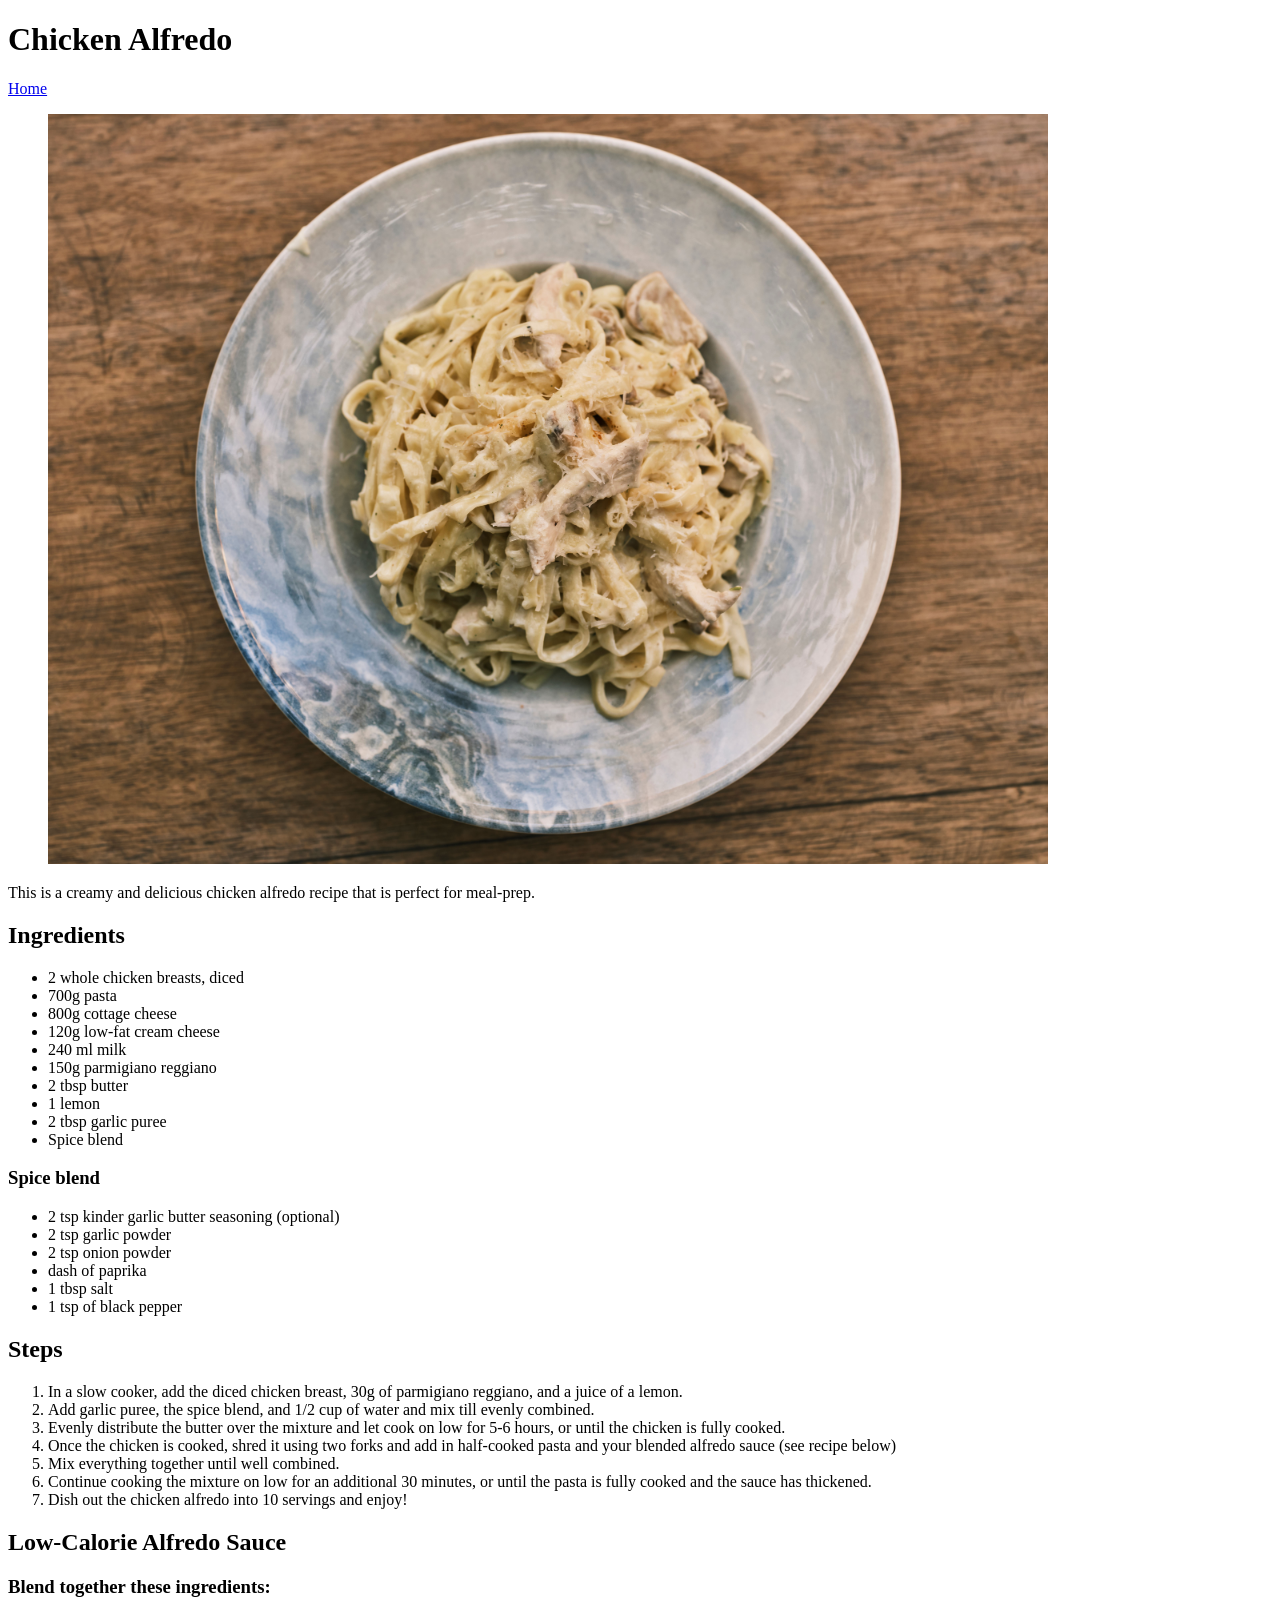
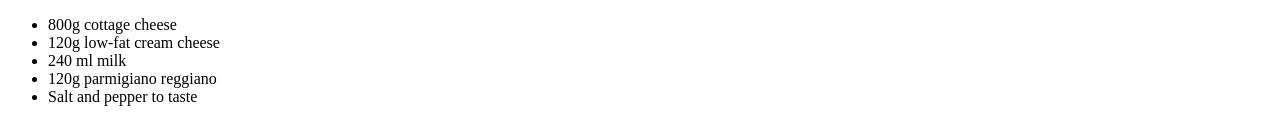
==== recipes/chicken_alfredo.html @ 43e97651 "My solution for recipes project in the Odin Project" ====
<!DOCTYPE html>
<html lang="en">
<head>
    <meta charset="UTF-8">
    <meta name="viewport" content="width=device-width, initial-scale=1.0">
    <title>Chicken Alfredo Recipe</title>
</head>
<body>
    <h1>Chicken Alfredo</h1>
    <a href="../index.html">Home</a>
    <figure>
        <img src="../images/chicken_alfredo.jpg" alt="Chicken Alfredo" width="1000" height="750">
    </figure>
    <p>This is a creamy and delicious chicken alfredo recipe that is perfect for meal-prep.</p>
    <h2>Ingredients</h2>
    <ul>
        <li>2 whole chicken breasts, diced</li>
        <li>700g pasta</li>
        <li>800g cottage cheese</li>
        <li> 120g low-fat cream cheese</li>
        <li>240 ml milk</li>
        <li>150g parmigiano reggiano</li>
        <li>2 tbsp butter</li>
        <li>1 lemon</li>
        <li>2 tbsp garlic puree</li>
        <li>Spice blend</li>
    
    </ul>
    <h3>Spice blend</h3>
    <ul>
        <li>2 tsp kinder garlic butter seasoning (optional)</li>
        <li>2 tsp garlic powder</li>
        <li>2 tsp onion powder</li>
        <li>dash of paprika</li>
        <li>1 tbsp salt</li>
        <li>1 tsp of black pepper</li>
    </ul>
    <h2>Steps</h2>
    <ol>
        <li>In a slow cooker, add the diced chicken breast, 30g of parmigiano reggiano, and a juice of a lemon.</li>
        <li>Add garlic puree, the spice blend, and 1/2 cup of water and mix till evenly combined.</li>
        <li>Evenly distribute the butter over the mixture and let cook on low for 5-6 hours, or until the chicken is fully cooked.</li>
        <li>Once the chicken is cooked, shred it using two forks and add in half-cooked pasta and your blended alfredo sauce (see recipe below)</li>
        <li>Mix everything together until well combined.</li>
        <li>Continue cooking the mixture on low for an additional 30 minutes, or until the pasta is fully cooked and the sauce has thickened.</li>
        <li>Dish out the chicken alfredo into 10 servings and enjoy!</li>
    </ol>
    <h2>Low-Calorie Alfredo Sauce</h2>
    <h3>Blend together these ingredients:</h3>
    <ul>
        <li>800g cottage cheese</li>
        <li>120g low-fat cream cheese</li>
        <li>240 ml milk</li>
        <li>120g parmigiano reggiano</li>
        <li>Salt and pepper to taste</li>
    </ul>
</body>
</html>
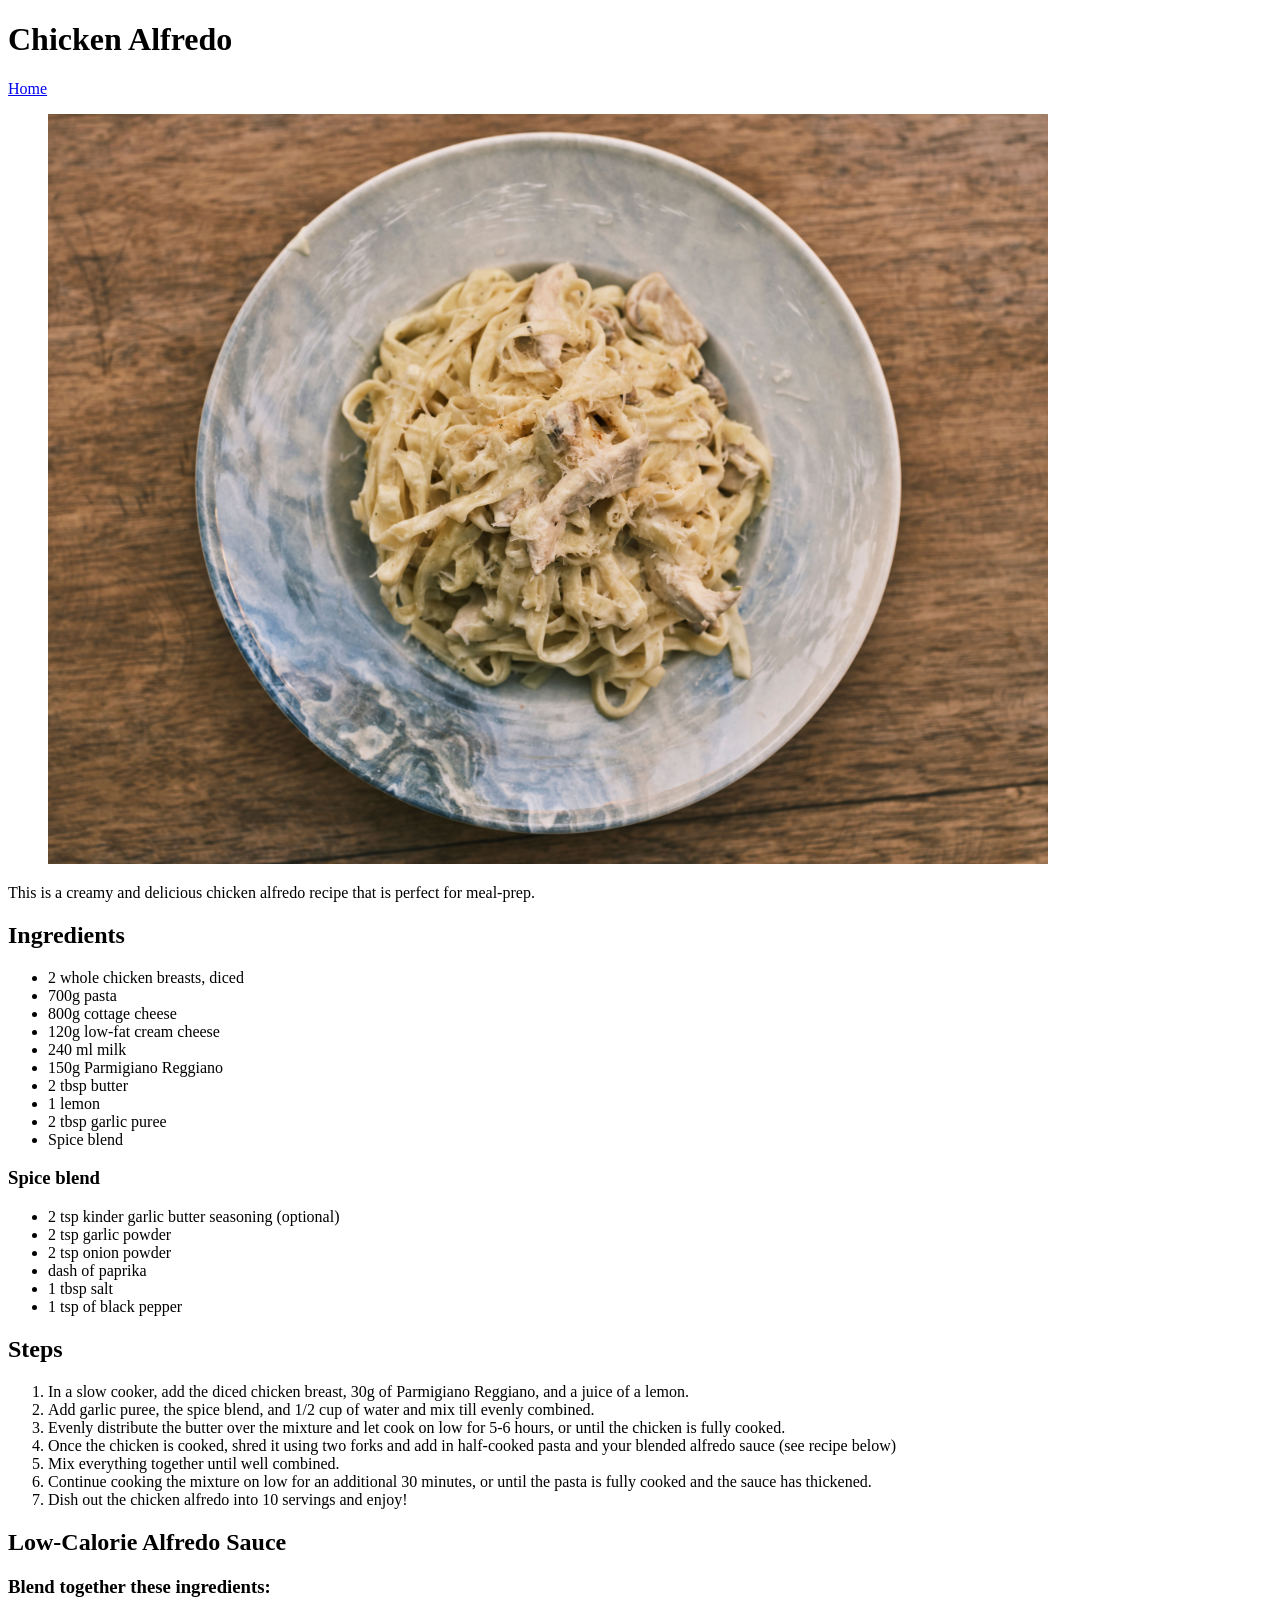
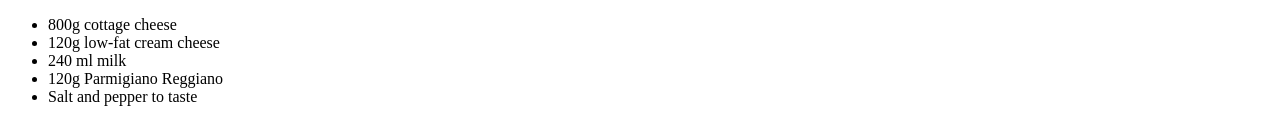
==== commit aab73f99: "I fixed many mispelling and grammatical errors in the recipes. I also corrected the spelling of "mac" ====
--- a/recipes/chicken_alfredo.html
+++ b/recipes/chicken_alfredo.html
@@ -19,7 +19,7 @@
         <li>800g cottage cheese</li>
         <li> 120g low-fat cream cheese</li>
         <li>240 ml milk</li>
-        <li>150g parmigiano reggiano</li>
+        <li>150g Parmigiano Reggiano</li>
         <li>2 tbsp butter</li>
         <li>1 lemon</li>
         <li>2 tbsp garlic puree</li>
@@ -37,7 +37,7 @@
     </ul>
     <h2>Steps</h2>
     <ol>
-        <li>In a slow cooker, add the diced chicken breast, 30g of parmigiano reggiano, and a juice of a lemon.</li>
+        <li>In a slow cooker, add the diced chicken breast, 30g of Parmigiano Reggiano, and a juice of a lemon.</li>
         <li>Add garlic puree, the spice blend, and 1/2 cup of water and mix till evenly combined.</li>
         <li>Evenly distribute the butter over the mixture and let cook on low for 5-6 hours, or until the chicken is fully cooked.</li>
         <li>Once the chicken is cooked, shred it using two forks and add in half-cooked pasta and your blended alfredo sauce (see recipe below)</li>
@@ -51,7 +51,7 @@
         <li>800g cottage cheese</li>
         <li>120g low-fat cream cheese</li>
         <li>240 ml milk</li>
-        <li>120g parmigiano reggiano</li>
+        <li>120g Parmigiano Reggiano</li>
         <li>Salt and pepper to taste</li>
     </ul>
 </body>
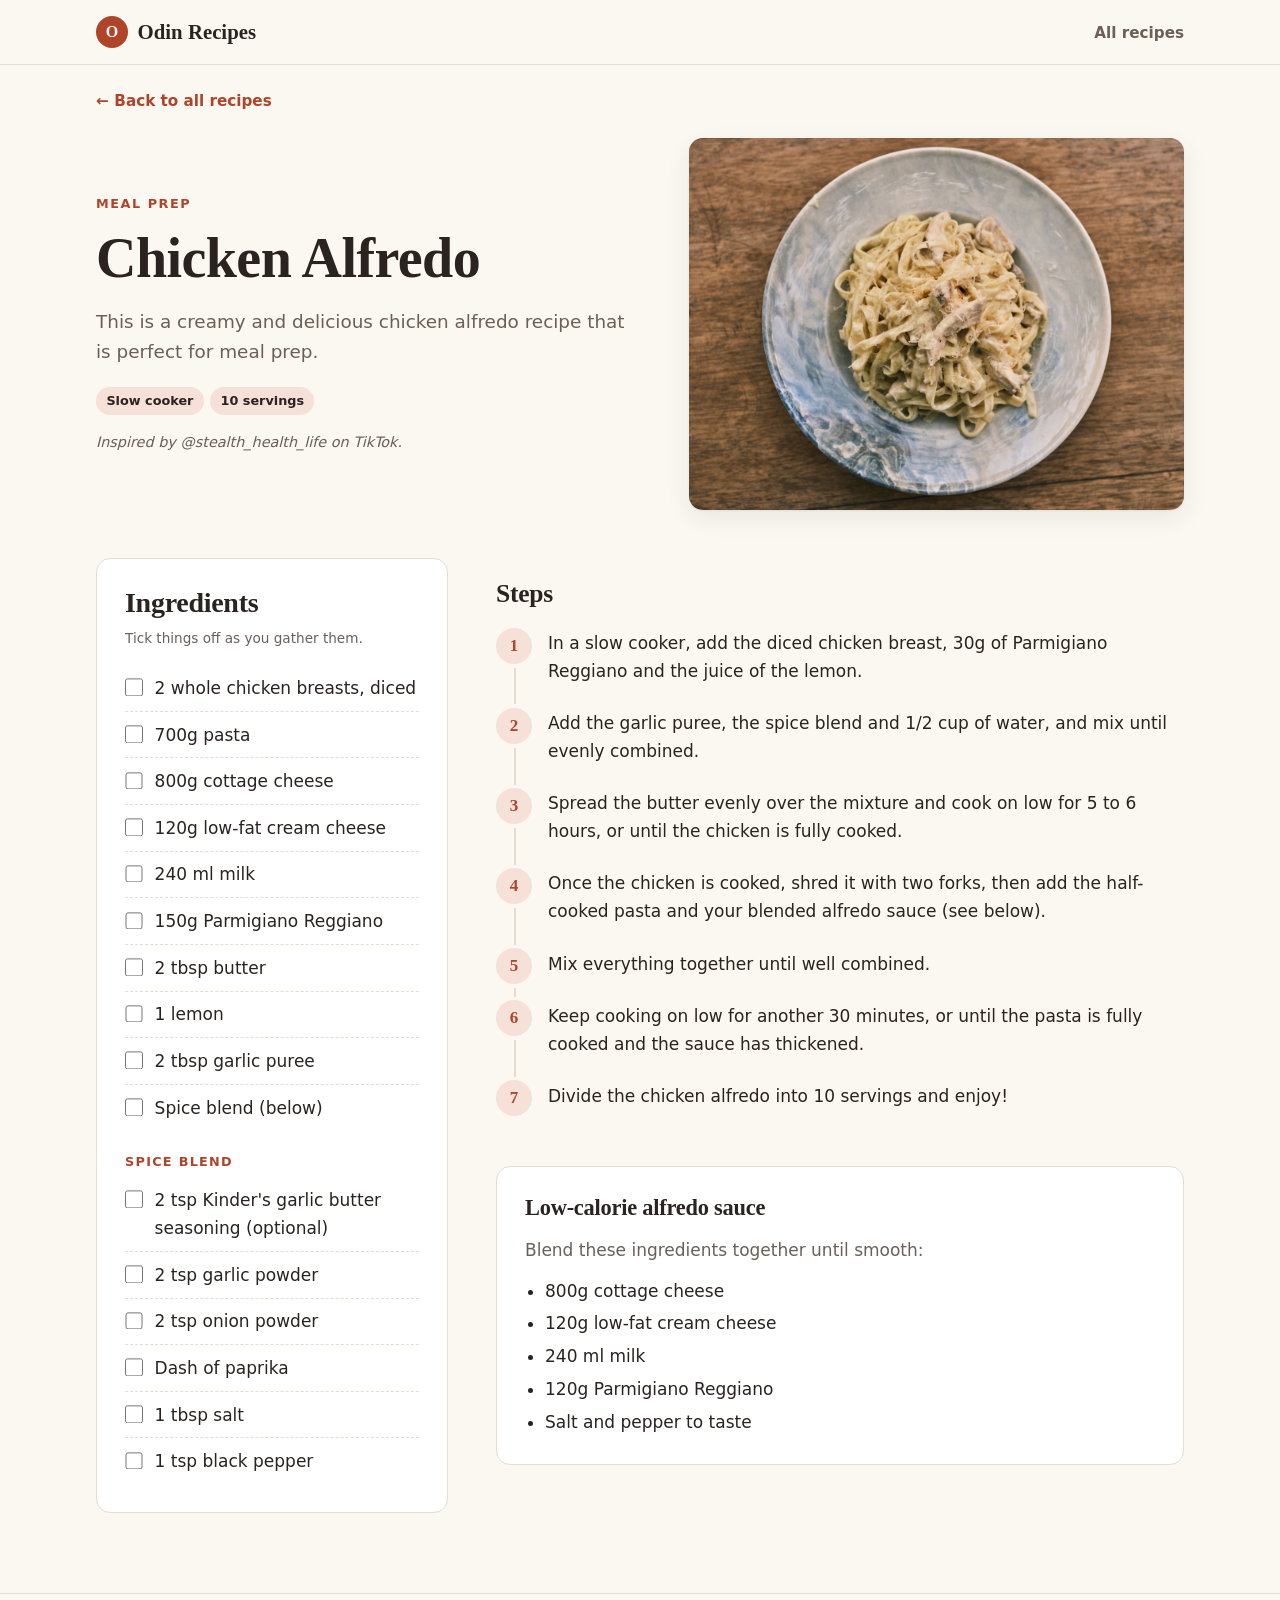
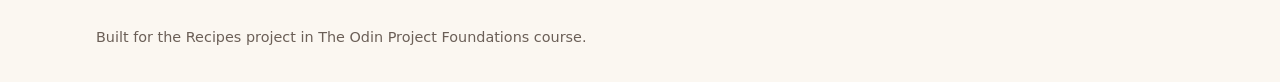
==== commit 73f1c966: "Redesign the site and add a birria tacos recipe Shared stylesheet with responsive layout, light and " ====
--- a/recipes/chicken_alfredo.html
+++ b/recipes/chicken_alfredo.html
@@ -3,56 +3,104 @@
 <head>
     <meta charset="UTF-8">
     <meta name="viewport" content="width=device-width, initial-scale=1.0">
-    <title>Chicken Alfredo Recipe</title>
+    <meta name="description" content="A creamy slow cooker chicken alfredo with a lighter blended sauce, made for meal prep.">
+    <title>Chicken Alfredo Recipe | Odin Recipes</title>
+    <link rel="stylesheet" href="../styles/style.css">
 </head>
 <body>
-    <h1>Chicken Alfredo</h1>
-    <a href="../index.html">Home</a>
-    <figure>
-        <img src="../images/chicken_alfredo.jpg" alt="Chicken Alfredo" width="1000" height="750">
-    </figure>
-    <p>This is a creamy and delicious chicken alfredo recipe that is perfect for meal-prep.</p>
-    <h2>Ingredients</h2>
-    <ul>
-        <li>2 whole chicken breasts, diced</li>
-        <li>700g pasta</li>
-        <li>800g cottage cheese</li>
-        <li> 120g low-fat cream cheese</li>
-        <li>240 ml milk</li>
-        <li>150g Parmigiano Reggiano</li>
-        <li>2 tbsp butter</li>
-        <li>1 lemon</li>
-        <li>2 tbsp garlic puree</li>
-        <li>Spice blend</li>
-    
-    </ul>
-    <h3>Spice blend</h3>
-    <ul>
-        <li>2 tsp kinder garlic butter seasoning (optional)</li>
-        <li>2 tsp garlic powder</li>
-        <li>2 tsp onion powder</li>
-        <li>dash of paprika</li>
-        <li>1 tbsp salt</li>
-        <li>1 tsp of black pepper</li>
-    </ul>
-    <h2>Steps</h2>
-    <ol>
-        <li>In a slow cooker, add the diced chicken breast, 30g of Parmigiano Reggiano, and a juice of a lemon.</li>
-        <li>Add garlic puree, the spice blend, and 1/2 cup of water and mix till evenly combined.</li>
-        <li>Evenly distribute the butter over the mixture and let cook on low for 5-6 hours, or until the chicken is fully cooked.</li>
-        <li>Once the chicken is cooked, shred it using two forks and add in half-cooked pasta and your blended alfredo sauce (see recipe below)</li>
-        <li>Mix everything together until well combined.</li>
-        <li>Continue cooking the mixture on low for an additional 30 minutes, or until the pasta is fully cooked and the sauce has thickened.</li>
-        <li>Dish out the chicken alfredo into 10 servings and enjoy!</li>
-    </ol>
-    <h2>Low-Calorie Alfredo Sauce</h2>
-    <h3>Blend together these ingredients:</h3>
-    <ul>
-        <li>800g cottage cheese</li>
-        <li>120g low-fat cream cheese</li>
-        <li>240 ml milk</li>
-        <li>120g Parmigiano Reggiano</li>
-        <li>Salt and pepper to taste</li>
-    </ul>
+    <a class="skip-link" href="#main">Skip to content</a>
+
+    <header class="site-header">
+        <div class="container">
+            <a class="brand" href="../index.html"><span class="brand-mark" aria-hidden="true">O</span>Odin Recipes</a>
+            <nav class="site-nav" aria-label="Main">
+                <a href="../index.html">All recipes</a>
+            </nav>
+        </div>
+    </header>
+
+    <main id="main" class="container">
+        <a class="back-link" href="../index.html"><span aria-hidden="true">&larr;</span> Back to all recipes</a>
+
+        <article>
+            <header class="recipe-hero">
+                <div>
+                    <p class="eyebrow">Meal prep</p>
+                    <h1>Chicken Alfredo</h1>
+                    <p class="lede">This is a creamy and delicious chicken alfredo recipe that is perfect for meal prep.</p>
+                    <ul class="tags" aria-label="Details">
+                        <li>Slow cooker</li>
+                        <li>10 servings</li>
+                    </ul>
+                    <p class="credit">Inspired by @stealth_health_life on TikTok.</p>
+                </div>
+                <figure>
+                    <img src="../images/chicken_alfredo.jpg" alt="Creamy chicken alfredo pasta" width="10000" height="7500">
+                </figure>
+            </header>
+
+            <div class="recipe-body">
+                <section class="panel ingredients" aria-labelledby="ingredients-title">
+                    <h2 id="ingredients-title">Ingredients</h2>
+                    <p class="hint">Tick things off as you gather them.</p>
+                    <ul class="checklist">
+                        <li><label><input type="checkbox"><span>2 whole chicken breasts, diced</span></label></li>
+                        <li><label><input type="checkbox"><span>700g pasta</span></label></li>
+                        <li><label><input type="checkbox"><span>800g cottage cheese</span></label></li>
+                        <li><label><input type="checkbox"><span>120g low-fat cream cheese</span></label></li>
+                        <li><label><input type="checkbox"><span>240 ml milk</span></label></li>
+                        <li><label><input type="checkbox"><span>150g Parmigiano Reggiano</span></label></li>
+                        <li><label><input type="checkbox"><span>2 tbsp butter</span></label></li>
+                        <li><label><input type="checkbox"><span>1 lemon</span></label></li>
+                        <li><label><input type="checkbox"><span>2 tbsp garlic puree</span></label></li>
+                        <li><label><input type="checkbox"><span>Spice blend (below)</span></label></li>
+                    </ul>
+
+                    <h3>Spice blend</h3>
+                    <ul class="checklist">
+                        <li><label><input type="checkbox"><span>2 tsp Kinder's garlic butter seasoning (optional)</span></label></li>
+                        <li><label><input type="checkbox"><span>2 tsp garlic powder</span></label></li>
+                        <li><label><input type="checkbox"><span>2 tsp onion powder</span></label></li>
+                        <li><label><input type="checkbox"><span>Dash of paprika</span></label></li>
+                        <li><label><input type="checkbox"><span>1 tbsp salt</span></label></li>
+                        <li><label><input type="checkbox"><span>1 tsp black pepper</span></label></li>
+                    </ul>
+                </section>
+
+                <div class="method">
+                    <section aria-labelledby="steps-title">
+                        <h2 id="steps-title">Steps</h2>
+                        <ol class="steps">
+                            <li>In a slow cooker, add the diced chicken breast, 30g of Parmigiano Reggiano and the juice of the lemon.</li>
+                            <li>Add the garlic puree, the spice blend and 1/2 cup of water, and mix until evenly combined.</li>
+                            <li>Spread the butter evenly over the mixture and cook on low for 5 to 6 hours, or until the chicken is fully cooked.</li>
+                            <li>Once the chicken is cooked, shred it with two forks, then add the half-cooked pasta and your blended alfredo sauce (see below).</li>
+                            <li>Mix everything together until well combined.</li>
+                            <li>Keep cooking on low for another 30 minutes, or until the pasta is fully cooked and the sauce has thickened.</li>
+                            <li>Divide the chicken alfredo into 10 servings and enjoy!</li>
+                        </ol>
+                    </section>
+
+                    <section class="panel note" aria-labelledby="sauce-title">
+                        <h2 id="sauce-title">Low-calorie alfredo sauce</h2>
+                        <p>Blend these ingredients together until smooth:</p>
+                        <ul>
+                            <li>800g cottage cheese</li>
+                            <li>120g low-fat cream cheese</li>
+                            <li>240 ml milk</li>
+                            <li>120g Parmigiano Reggiano</li>
+                            <li>Salt and pepper to taste</li>
+                        </ul>
+                    </section>
+                </div>
+            </div>
+        </article>
+    </main>
+
+    <footer class="site-footer">
+        <div class="container">
+            <p>Built for the Recipes project in The Odin Project Foundations course.</p>
+        </div>
+    </footer>
 </body>
-</html>+</html>
--- a/styles/style.css
+++ b/styles/style.css
@@ -0,0 +1,558 @@
+/* ==========================================================
+   Odin Recipes
+   One shared stylesheet for the index and every recipe page.
+   Plain CSS, no build step. Light and dark themes follow the
+   visitor's system setting.
+   ========================================================== */
+
+:root {
+  color-scheme: light dark;
+
+  --bg: #fbf7f1;
+  --surface: #ffffff;
+  --surface-soft: #f3ece2;
+  --text: #2a2320;
+  --text-muted: #6b5f57;
+  --border: #e6dccf;
+  --accent: #b0442a;
+  --accent-soft: #f6e1d8;
+  --shadow: 0 1px 2px rgb(42 35 32 / 6%), 0 8px 24px rgb(42 35 32 / 8%);
+
+  --font-display: "Iowan Old Style", "Palatino Linotype", Palatino, Georgia, "Times New Roman", serif;
+  --font-body: system-ui, -apple-system, "Segoe UI", Roboto, "Helvetica Neue", Arial, sans-serif;
+
+  --radius: 14px;
+  --page-width: 68rem;
+  --gutter: clamp(1rem, 4vw, 2rem);
+}
+
+@media (prefers-color-scheme: dark) {
+  :root {
+    --bg: #171311;
+    --surface: #221c19;
+    --surface-soft: #2b2420;
+    --text: #f1e9e1;
+    --text-muted: #b9aca2;
+    --border: #3a312c;
+    --accent: #f08c66;
+    --accent-soft: #3d2a22;
+    --shadow: 0 1px 2px rgb(0 0 0 / 40%), 0 8px 24px rgb(0 0 0 / 35%);
+  }
+}
+
+/* ---------- Base ---------- */
+
+*,
+*::before,
+*::after {
+  box-sizing: border-box;
+}
+
+html {
+  -webkit-text-size-adjust: 100%;
+  text-size-adjust: 100%;
+}
+
+body {
+  margin: 0;
+  background: var(--bg);
+  color: var(--text);
+  font-family: var(--font-body);
+  font-size: 1.0625rem;
+  line-height: 1.65;
+  -webkit-font-smoothing: antialiased;
+}
+
+img {
+  display: block;
+  max-width: 100%;
+  height: auto;
+}
+
+h1,
+h2,
+h3 {
+  font-family: var(--font-display);
+  line-height: 1.15;
+  letter-spacing: -0.01em;
+  text-wrap: balance;
+}
+
+a {
+  color: var(--accent);
+  text-underline-offset: 0.2em;
+}
+
+a:hover {
+  text-decoration-thickness: 2px;
+}
+
+:focus-visible {
+  outline: 3px solid var(--accent);
+  outline-offset: 3px;
+  border-radius: 4px;
+}
+
+.skip-link {
+  position: absolute;
+  left: 1rem;
+  top: -3rem;
+  z-index: 10;
+  padding: 0.5rem 1rem;
+  background: var(--accent);
+  color: var(--bg);
+  border-radius: 8px;
+  font-weight: 600;
+  text-decoration: none;
+}
+
+.skip-link:focus {
+  top: 1rem;
+}
+
+.container {
+  width: min(100% - 2 * var(--gutter), var(--page-width));
+  margin-inline: auto;
+}
+
+/* ---------- Site header and footer ---------- */
+
+.site-header {
+  border-bottom: 1px solid var(--border);
+  background: var(--bg);
+}
+
+.site-header .container {
+  display: flex;
+  align-items: center;
+  justify-content: space-between;
+  gap: 1rem;
+  min-height: 4rem;
+}
+
+.brand {
+  display: inline-flex;
+  align-items: center;
+  gap: 0.6rem;
+  color: var(--text);
+  font-family: var(--font-display);
+  font-size: 1.3rem;
+  font-weight: 700;
+  text-decoration: none;
+}
+
+.brand-mark {
+  display: grid;
+  place-items: center;
+  width: 2rem;
+  height: 2rem;
+  border-radius: 50%;
+  background: var(--accent);
+  color: var(--bg);
+  font-size: 1rem;
+}
+
+.site-nav a {
+  color: var(--text-muted);
+  font-weight: 600;
+  font-size: 0.95rem;
+  text-decoration: none;
+}
+
+.site-nav a:hover,
+.site-nav a[aria-current="page"] {
+  color: var(--accent);
+}
+
+.site-footer {
+  margin-top: 5rem;
+  padding-block: 2rem;
+  border-top: 1px solid var(--border);
+  color: var(--text-muted);
+  font-size: 0.9rem;
+}
+
+.site-footer p {
+  margin: 0;
+}
+
+/* ---------- Index page ---------- */
+
+.intro {
+  padding-block: clamp(2.5rem, 8vw, 5rem) clamp(2rem, 5vw, 3rem);
+  max-width: 40rem;
+}
+
+.eyebrow {
+  margin: 0 0 0.75rem;
+  color: var(--accent);
+  font-size: 0.8rem;
+  font-weight: 700;
+  letter-spacing: 0.12em;
+  text-transform: uppercase;
+}
+
+.intro h1 {
+  margin: 0 0 1rem;
+  font-size: clamp(2.4rem, 7vw, 3.75rem);
+}
+
+.intro p {
+  margin: 0;
+  color: var(--text-muted);
+  font-size: 1.15rem;
+}
+
+.recipe-grid {
+  display: grid;
+  grid-template-columns: repeat(auto-fill, minmax(min(100%, 18rem), 1fr));
+  gap: clamp(1rem, 3vw, 1.75rem);
+  margin: 0;
+  padding: 0;
+  list-style: none;
+}
+
+.recipe-card {
+  position: relative;
+  display: flex;
+  flex-direction: column;
+  height: 100%;
+  overflow: hidden;
+  border: 1px solid var(--border);
+  border-radius: var(--radius);
+  background: var(--surface);
+  box-shadow: var(--shadow);
+  transition: transform 0.2s ease, box-shadow 0.2s ease;
+}
+
+.recipe-card:hover {
+  transform: translateY(-3px);
+}
+
+.recipe-card:focus-within {
+  outline: 3px solid var(--accent);
+  outline-offset: 3px;
+}
+
+.recipe-card img {
+  width: 100%;
+  aspect-ratio: 4 / 3;
+  object-fit: cover;
+  background: var(--surface-soft);
+}
+
+.recipe-card-body {
+  display: flex;
+  flex-direction: column;
+  gap: 0.5rem;
+  flex: 1;
+  padding: 1.25rem 1.25rem 1.5rem;
+}
+
+.recipe-card h2 {
+  margin: 0;
+  font-size: 1.5rem;
+}
+
+/* The whole card is clickable through the title link. */
+.recipe-card h2 a {
+  color: var(--text);
+  text-decoration: none;
+}
+
+.recipe-card h2 a::after {
+  content: "";
+  position: absolute;
+  inset: 0;
+}
+
+.recipe-card h2 a:focus-visible {
+  outline: none;
+}
+
+.recipe-card p {
+  margin: 0;
+  color: var(--text-muted);
+  font-size: 0.98rem;
+}
+
+.tags {
+  display: flex;
+  flex-wrap: wrap;
+  gap: 0.4rem;
+  margin: auto 0 0;
+  padding: 0.5rem 0 0;
+  list-style: none;
+}
+
+.tags li {
+  padding: 0.2rem 0.65rem;
+  border-radius: 999px;
+  background: var(--accent-soft);
+  color: var(--text);
+  font-size: 0.8rem;
+  font-weight: 600;
+}
+
+/* ---------- Recipe page ---------- */
+
+.back-link {
+  display: inline-flex;
+  align-items: center;
+  gap: 0.35rem;
+  margin-top: 1.5rem;
+  font-weight: 600;
+  font-size: 0.95rem;
+  text-decoration: none;
+}
+
+.recipe-hero {
+  display: grid;
+  gap: clamp(1.5rem, 4vw, 3rem);
+  align-items: center;
+  padding-block: 1.5rem clamp(2rem, 5vw, 3rem);
+}
+
+@media (min-width: 52rem) {
+  .recipe-hero {
+    grid-template-columns: 1.1fr 1fr;
+  }
+}
+
+.recipe-hero h1 {
+  margin: 0 0 1rem;
+  font-size: clamp(2.4rem, 6vw, 3.5rem);
+}
+
+.recipe-hero .lede {
+  margin: 0 0 1.25rem;
+  color: var(--text-muted);
+  font-size: 1.15rem;
+}
+
+.recipe-hero .tags {
+  margin: 0;
+  padding: 0;
+}
+
+.recipe-hero figure {
+  margin: 0;
+}
+
+.recipe-hero img {
+  width: 100%;
+  aspect-ratio: 4 / 3;
+  object-fit: cover;
+  border-radius: var(--radius);
+  box-shadow: var(--shadow);
+  background: var(--surface-soft);
+}
+
+.credit {
+  margin: 1rem 0 0;
+  color: var(--text-muted);
+  font-size: 0.9rem;
+  font-style: italic;
+}
+
+.recipe-body {
+  display: grid;
+  gap: clamp(1.5rem, 4vw, 3rem);
+  align-items: start;
+}
+
+@media (min-width: 52rem) {
+  .recipe-body {
+    grid-template-columns: minmax(16rem, 22rem) 1fr;
+  }
+
+  .ingredients {
+    position: sticky;
+    top: 1.5rem;
+  }
+}
+
+.panel {
+  padding: clamp(1.25rem, 3vw, 1.75rem);
+  border: 1px solid var(--border);
+  border-radius: var(--radius);
+  background: var(--surface);
+}
+
+.panel > h2,
+.method > h2 {
+  margin: 0 0 1rem;
+  font-size: 1.75rem;
+}
+
+.panel h3,
+.method h3 {
+  margin: 1.5rem 0 0.5rem;
+  color: var(--accent);
+  font-family: var(--font-body);
+  font-size: 0.8rem;
+  letter-spacing: 0.1em;
+  text-transform: uppercase;
+}
+
+.panel h2 + h3 {
+  margin-top: 0;
+}
+
+.hint {
+  margin: -0.5rem 0 1rem;
+  color: var(--text-muted);
+  font-size: 0.85rem;
+}
+
+/* Ingredient checklist: plain HTML checkboxes, no JavaScript. */
+.checklist {
+  margin: 0;
+  padding: 0;
+  list-style: none;
+}
+
+.checklist li + li {
+  border-top: 1px dashed var(--border);
+}
+
+.checklist label {
+  display: flex;
+  gap: 0.75rem;
+  align-items: baseline;
+  padding: 0.55rem 0;
+  cursor: pointer;
+}
+
+.checklist input {
+  flex: none;
+  width: 1.1rem;
+  height: 1.1rem;
+  margin: 0;
+  accent-color: var(--accent);
+  transform: translateY(0.15rem);
+}
+
+.checklist input:checked + span {
+  color: var(--text-muted);
+  text-decoration: line-through;
+}
+
+.steps {
+  margin: 0;
+  padding: 0;
+  list-style: none;
+  counter-reset: step;
+}
+
+.steps li {
+  position: relative;
+  padding: 0 0 1.5rem 3.25rem;
+  counter-increment: step;
+}
+
+.steps li::before {
+  content: counter(step);
+  position: absolute;
+  left: 0;
+  top: -0.1rem;
+  display: grid;
+  place-items: center;
+  width: 2.25rem;
+  height: 2.25rem;
+  border-radius: 50%;
+  background: var(--accent-soft);
+  color: var(--accent);
+  font-family: var(--font-display);
+  font-weight: 700;
+}
+
+/* Thin line joining the step numbers. */
+.steps li:not(:last-child)::after {
+  content: "";
+  position: absolute;
+  left: 1.1rem;
+  top: 2.4rem;
+  bottom: 0.3rem;
+  width: 2px;
+  background: var(--border);
+}
+
+.note {
+  margin-top: 2rem;
+}
+
+.note > h2 {
+  font-size: 1.4rem;
+}
+
+.note p {
+  margin: 0 0 0.75rem;
+  color: var(--text-muted);
+}
+
+.note ul {
+  margin: 0;
+  padding-left: 1.25rem;
+}
+
+.note li + li {
+  margin-top: 0.3rem;
+}
+
+@media (prefers-reduced-motion: reduce) {
+  .recipe-card {
+    transition: none;
+  }
+
+  .recipe-card:hover {
+    transform: none;
+  }
+}
+
+@media print {
+  .site-header,
+  .site-footer,
+  .back-link,
+  .skip-link,
+  .hint {
+    display: none;
+  }
+
+  .recipe-body {
+    grid-template-columns: 1fr;
+  }
+
+  .ingredients {
+    position: static;
+  }
+}
+
+/* Illustrated panel for recipes without a photo yet. */
+.card-art {
+  display: grid;
+  place-items: center;
+  aspect-ratio: 4 / 3;
+  background:
+    radial-gradient(circle at 25% 30%, rgb(255 255 255 / 18%) 0 18%, transparent 19%),
+    radial-gradient(circle at 78% 72%, rgb(0 0 0 / 12%) 0 22%, transparent 23%),
+    linear-gradient(135deg, #c2512f, #8f2d1a);
+  color: #fff7f0;
+}
+
+.card-art span {
+  font-family: var(--font-display);
+  font-size: clamp(2rem, 6vw, 2.75rem);
+  font-style: italic;
+  font-weight: 700;
+  text-shadow: 0 2px 12px rgb(0 0 0 / 30%);
+}
+
+.hero-art {
+  border-radius: var(--radius);
+  box-shadow: var(--shadow);
+}
+
+.hero-art span {
+  font-size: clamp(2.5rem, 9vw, 4.5rem);
+}
